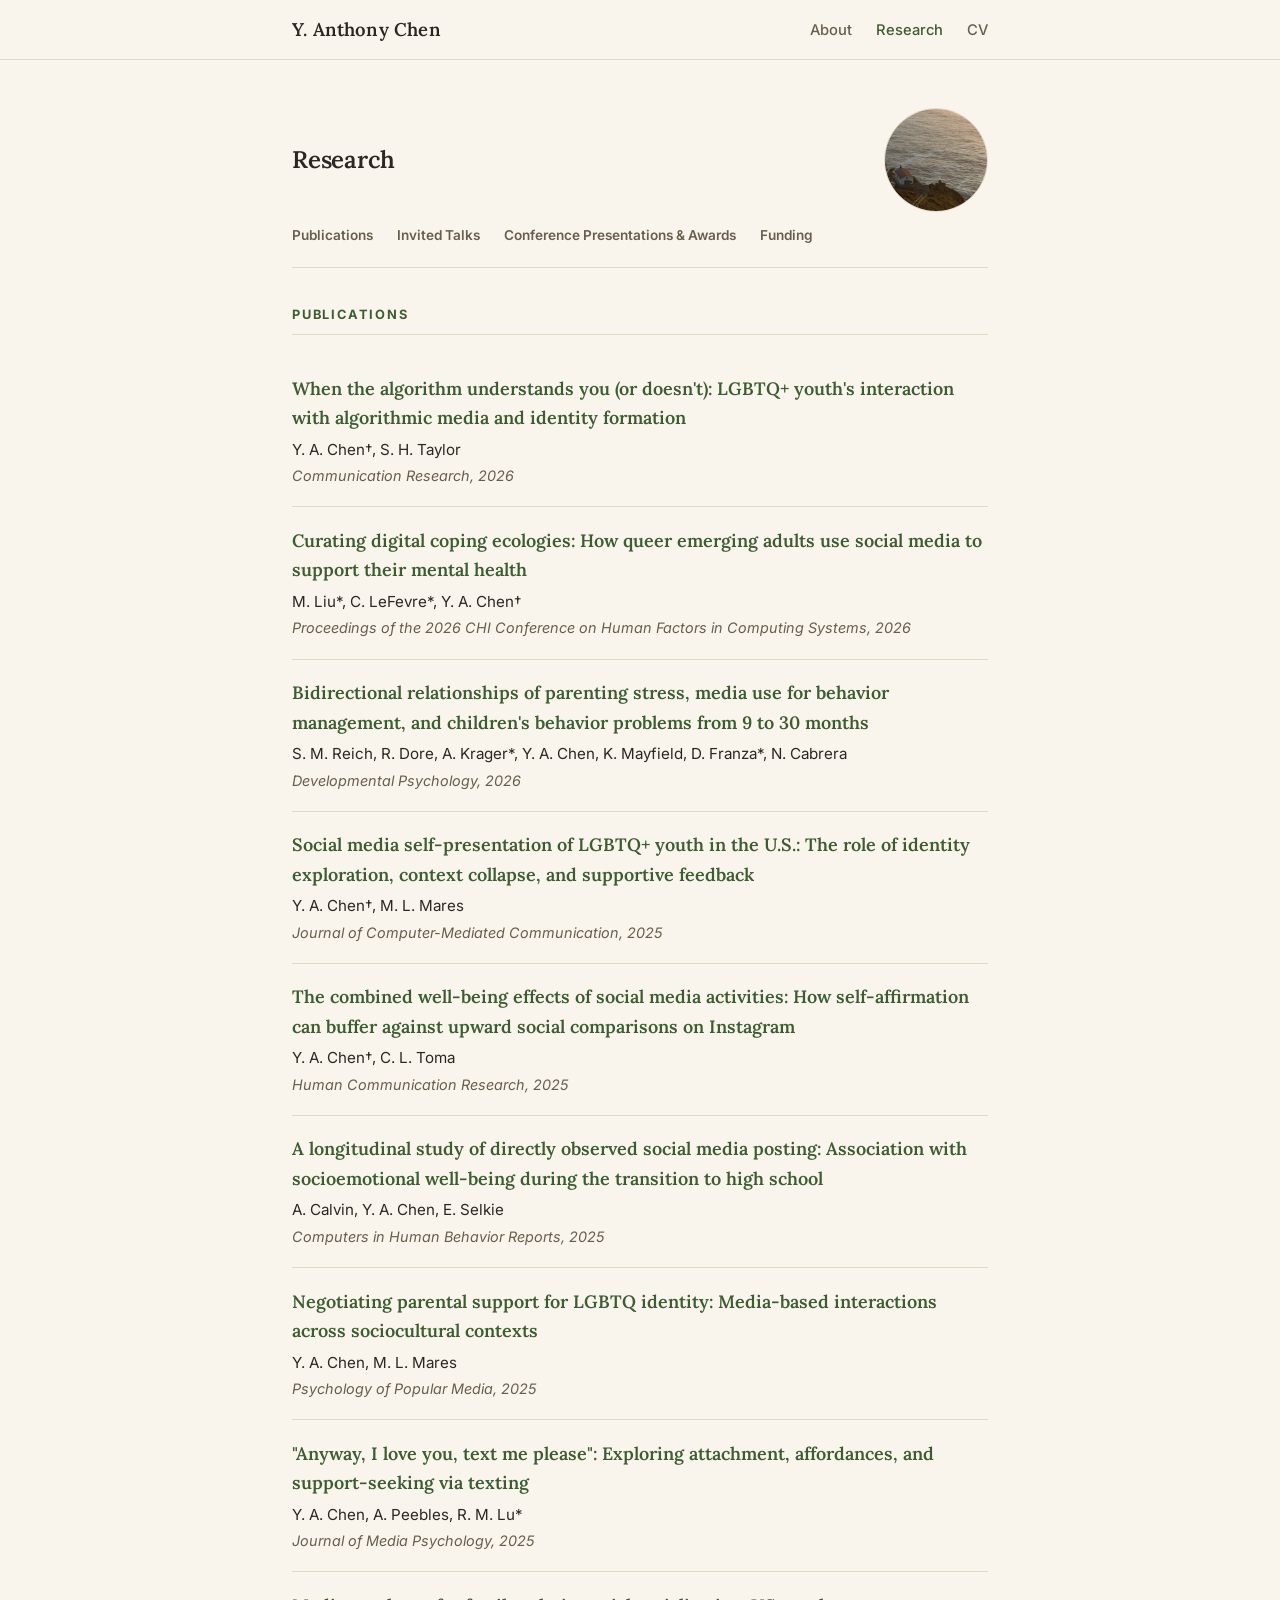
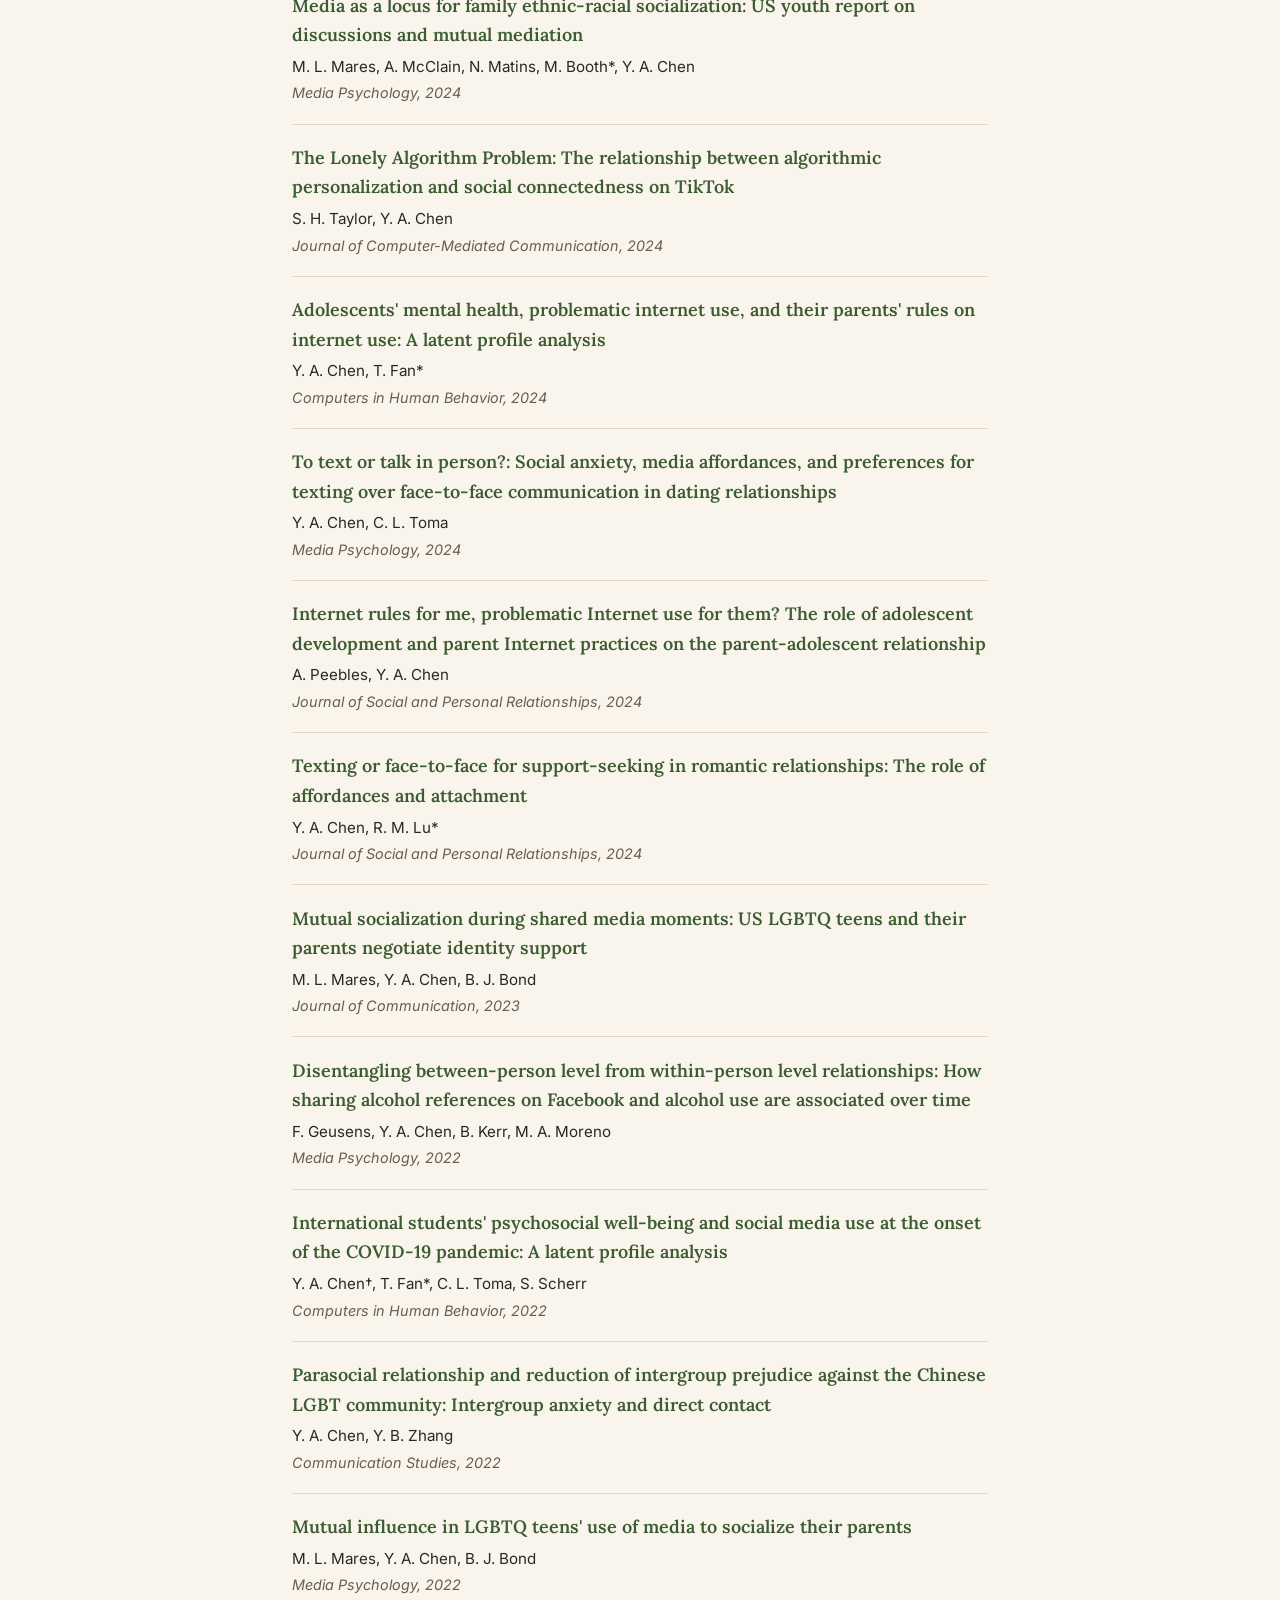
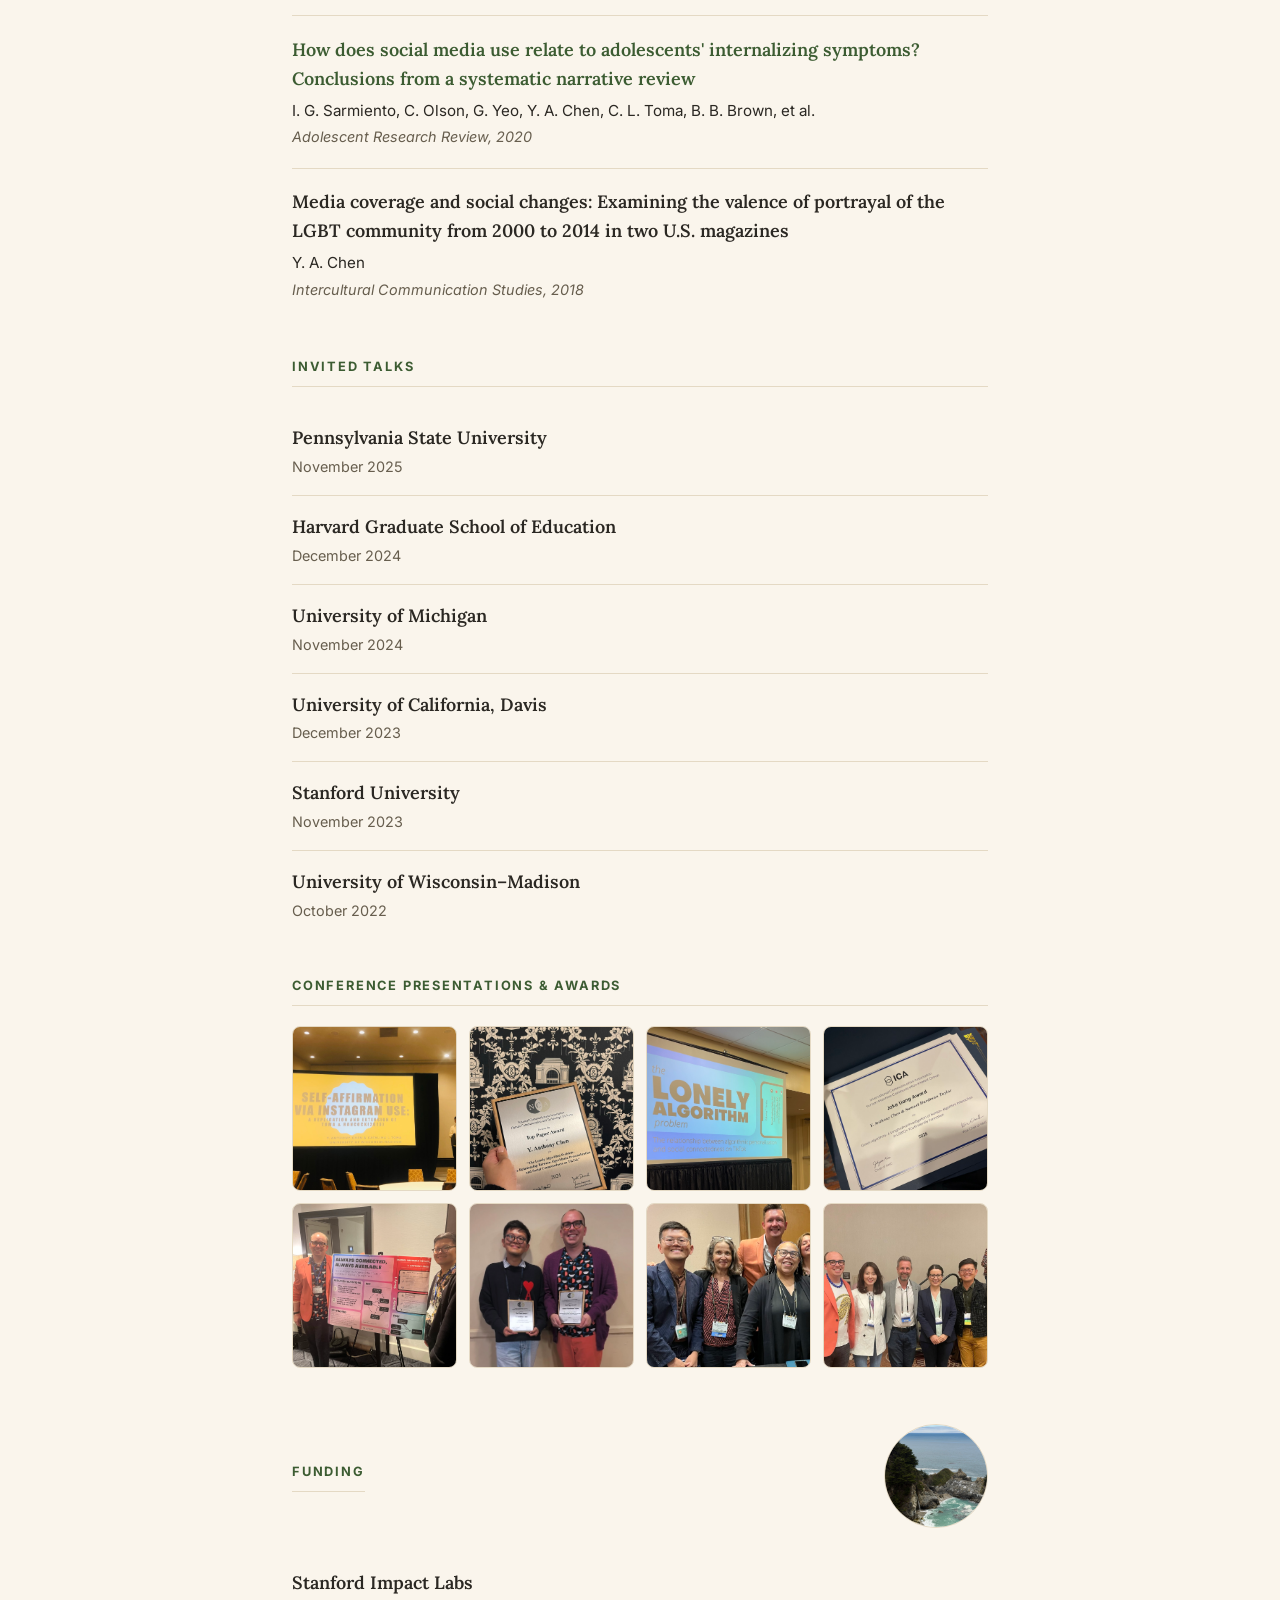
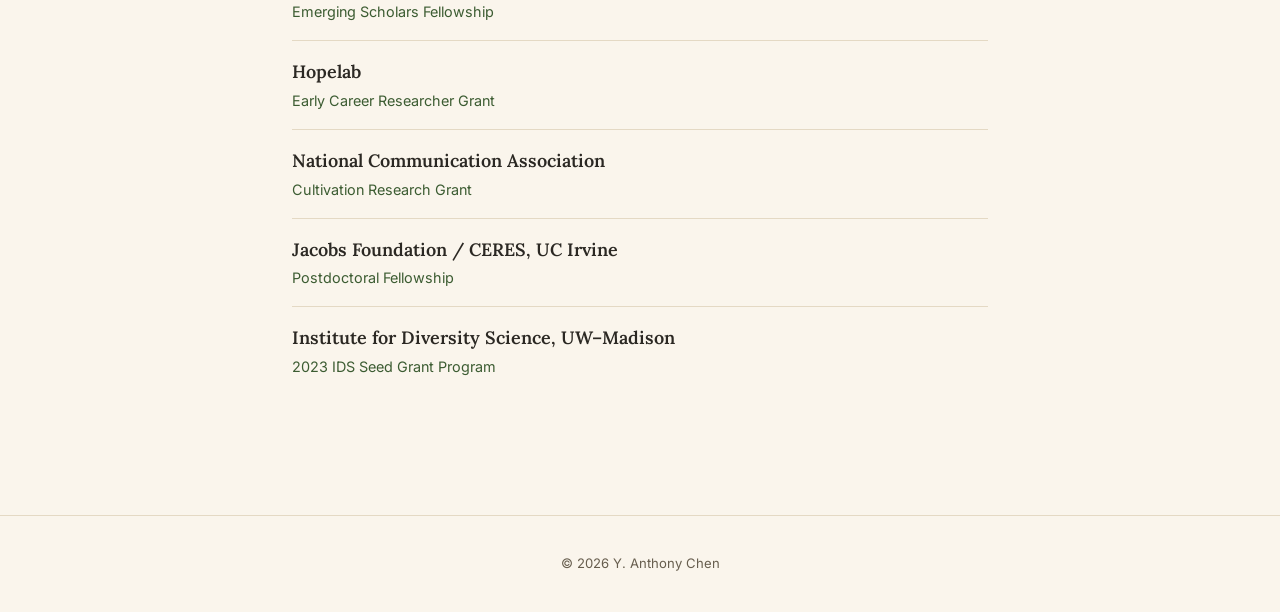
==== research.html @ 171b13ef "Redesign site with real content: beige/sage theme, two-page layout, full CV data Replace the placeho" ====
<!DOCTYPE html>
<html lang="en">
<head>
  <meta charset="UTF-8" />
  <meta name="viewport" content="width=device-width, initial-scale=1.0" />
  <!-- The page title is also set from data/profile.json at load time -->
  <title>Research</title>
  <meta name="description" content="Research: publications, talks, presentations, and funding" />
  <link rel="preconnect" href="https://fonts.googleapis.com" />
  <link rel="preconnect" href="https://fonts.gstatic.com" crossorigin />
  <link
    href="https://fonts.googleapis.com/css2?family=Inter:wght@400;500;600;700&family=Lora:ital,wght@0,500;0,600;0,700;1,500&display=swap"
    rel="stylesheet"
  />
  <link rel="stylesheet" href="./css/styles.css" />
</head>
<body data-page-title="Research">
  <header class="site-header">
    <nav class="site-nav" aria-label="Main navigation">
      <a class="nav-name" href="./index.html" id="nav-name"></a>
      <button class="nav-toggle" aria-label="Toggle navigation" aria-expanded="false">&#9776;</button>
      <ul class="nav-links">
        <li><a href="./index.html">About</a></li>
        <li><a href="./research.html" aria-current="page">Research</a></li>
        <li id="nav-cv-item" hidden><a id="nav-cv" href="#" target="_blank" rel="noopener">CV</a></li>
      </ul>
    </nav>
  </header>

  <main id="top">
    <!-- Every section below is rendered from a data/*.json file by its js/*.js module.
         Do not hardcode content here: edit the JSON files instead.
         A section with no data (missing/empty JSON) hides itself automatically. -->

    <section id="research" class="section">
      <div class="section-heading-row">
        <h2 class="section-headline">Research</h2>
        <div id="research-accent-photo" class="accent-photo-circle" hidden></div>
      </div>

      <nav class="page-subnav" aria-label="Research page sections">
        <a href="#publications">Publications</a>
        <a href="#talks">Invited Talks</a>
        <a href="#presentations">Conference Presentations &amp; Awards</a>
        <a href="#funding">Funding</a>
      </nav>

      <section id="publications" class="subsection" hidden>
        <h3>Publications</h3>
        <div id="publications-container"></div>
      </section>

      <section id="talks" class="subsection" hidden>
        <h3>Invited Talks</h3>
        <div id="talks-container"></div>
      </section>

      <section id="presentations" class="subsection" hidden>
        <h3>Conference Presentations &amp; Awards</h3>
        <div id="presentations-container" class="presentations-collage"></div>
      </section>
    </section>

    <section id="funding" class="section" hidden>
      <div class="section-heading-row">
        <h2>Funding</h2>
        <div id="funding-accent-photo" class="accent-photo-circle" hidden></div>
      </div>
      <div id="funding-container"></div>
    </section>

    <section id="news" class="section" hidden>
      <h2>News</h2>
      <div id="news-container"></div>
    </section>

    <section id="projects" class="section" hidden>
      <h2>Ongoing Projects</h2>
      <div id="projects-container"></div>
    </section>

    <section id="software" class="section" hidden>
      <h2>Software</h2>
      <div id="software-container"></div>
    </section>

    <section id="teaching" class="section" hidden>
      <h2>Teaching</h2>
      <div id="teaching-container"></div>
    </section>
  </main>

  <footer class="site-footer">
    <p id="footer-text"></p>
  </footer>

  <script src="./js/utils.js"></script>
  <script src="./js/site.js"></script>
  <script src="./js/scenery.js"></script>
  <script src="./js/news.js"></script>
  <script src="./js/publications.js"></script>
  <script src="./js/ongoing_projects.js"></script>
  <script src="./js/talks.js"></script>
  <script src="./js/presentations.js"></script>
  <script src="./js/funding.js"></script>
  <script src="./js/software.js"></script>
  <script src="./js/teaching.js"></script>
</body>
</html>
---- css/styles.css ----
/* ==========================================================================
   Warm, airy academic theme: cream/beige background, sage accent,
   all-sans typography. Inspired by minimal academic portfolio sites —
   generous whitespace, quiet dividers instead of heavy boxes.
   ========================================================================== */

:root {
  --color-text: #2b2823;
  --color-text-muted: #675e4e;
  --color-accent: #4f7942;
  --color-accent-dark: #3c5c32;
  --color-bg: #faf5ec;
  --color-bg-alt: #f1e8d8;
  --color-card: #fffcf6;
  --color-border: #e4d9c4;
  --max-width: 46rem;
  --font-body: "Inter", -apple-system, BlinkMacSystemFont, "Segoe UI", Roboto,
    "Helvetica Neue", Arial, sans-serif;
  --font-heading: "Lora", Georgia, "Times New Roman", serif;
}

@media (prefers-color-scheme: dark) {
  :root {
    --color-text: #ede6d8;
    --color-text-muted: #c2b89f;
    --color-accent: #8fc17e;
    --color-accent-dark: #a9d69a;
    --color-bg: #211f1a;
    --color-bg-alt: #2b2822;
    --color-card: #2b2822;
    --color-border: #3d392f;
  }
}

* {
  box-sizing: border-box;
}

html {
  scroll-behavior: smooth;
}

body {
  margin: 0;
  overflow-x: hidden;
  font-family: var(--font-body);
  font-size: 1rem;
  line-height: 1.65;
  color: var(--color-text);
  background: var(--color-bg);
  -webkit-font-smoothing: antialiased;
}

a {
  color: var(--color-accent-dark);
  text-decoration: none;
}

a:hover {
  text-decoration: underline;
  text-decoration-color: var(--color-accent);
}

h2 {
  font-size: 0.8rem;
  font-weight: 700;
  text-transform: uppercase;
  letter-spacing: 0.14em;
  color: var(--color-accent-dark);
  border-bottom: 1px solid var(--color-border);
  padding-bottom: 0.6rem;
  margin: 0 0 1.5rem;
}

h2.section-headline {
  font-family: var(--font-heading);
  font-size: 1.5rem;
  font-weight: 600;
  text-transform: none;
  letter-spacing: -0.01em;
  color: var(--color-text);
  border-bottom: none;
  padding-bottom: 0;
  margin: 0 0 1.75rem;
}

.subsection {
  margin-bottom: 2.25rem;
  scroll-margin-top: 4.5rem;
}

.subsection:last-child {
  margin-bottom: 0;
}

.subsection h3 {
  font-size: 0.8rem;
  font-weight: 700;
  text-transform: uppercase;
  letter-spacing: 0.14em;
  color: var(--color-accent-dark);
  border-bottom: 1px solid var(--color-border);
  padding-bottom: 0.6rem;
  margin: 0 0 1.25rem;
}

img {
  max-width: 100%;
}

/* --- Header / nav ------------------------------------------------------- */

.site-header {
  position: sticky;
  top: 0;
  background: var(--color-bg);
  border-bottom: 1px solid var(--color-border);
  z-index: 10;
}

.site-nav {
  max-width: var(--max-width);
  margin: 0 auto;
  padding: 0.9rem 1.25rem;
  display: flex;
  align-items: center;
  flex-wrap: wrap;
  gap: 0.5rem 1rem;
}

.nav-name {
  font-family: var(--font-heading);
  font-weight: 600;
  font-size: 1.15rem;
  letter-spacing: 0.01em;
  color: var(--color-text);
  margin-right: auto;
}

.nav-name:hover {
  text-decoration: none;
  color: var(--color-accent-dark);
}

.nav-toggle {
  display: none;
  background: none;
  border: 1px solid var(--color-border);
  border-radius: 4px;
  color: var(--color-text);
  font-size: 1.1rem;
  padding: 0.15rem 0.5rem;
  cursor: pointer;
}

.nav-links {
  list-style: none;
  display: flex;
  align-items: center;
  flex-wrap: wrap;
  gap: 0.25rem 1.5rem;
  margin: 0;
  padding: 0;
}

.nav-links a {
  color: var(--color-text-muted);
  font-size: 0.92rem;
  font-weight: 500;
}

.nav-links a:hover {
  color: var(--color-accent-dark);
  text-decoration: none;
}

.nav-links a[aria-current="page"] {
  color: var(--color-accent-dark);
}

@media (max-width: 700px) {
  .nav-toggle {
    display: block;
  }

  .nav-links {
    display: none;
    flex-basis: 100%;
    flex-direction: column;
    align-items: flex-start;
    gap: 0.5rem;
    padding: 0.5rem 0;
  }

  .site-nav.nav-open .nav-links {
    display: flex;
  }
}

/* --- Layout ------------------------------------------------------------- */

main {
  max-width: var(--max-width);
  margin: 0 auto;
  padding: 3rem 1.25rem 4rem;
}

.main-about {
  min-height: calc(100vh - 8rem);
  display: flex;
  flex-direction: column;
  align-items: center;
  padding-top: 4rem;
  padding-bottom: 0;
}

.main-about #about {
  margin-bottom: 0;
  width: 100%;
}

.section {
  margin-bottom: 3.5rem;
  scroll-margin-top: 4.5rem;
}

/* --- Profile ------------------------------------------------------------ */

.profile {
  display: flex;
  gap: 2rem;
  align-items: flex-start;
  flex-wrap: wrap;
}

.profile-photo {
  width: 168px;
  height: 168px;
  object-fit: cover;
  border-radius: 50%;
  flex-shrink: 0;
  border: 1px solid var(--color-border);
}

.profile-body {
  flex: 1;
  min-width: 15rem;
}

.profile-body h1 {
  font-family: var(--font-heading);
  margin: 0 0 0.35rem;
  font-size: 2.2rem;
  font-weight: 600;
  letter-spacing: -0.01em;
}

.profile-role {
  color: var(--color-accent-dark);
  font-weight: 700;
  font-size: 0.95rem;
  text-transform: uppercase;
  letter-spacing: 0.06em;
  margin: 0 0 1.1rem;
}

.profile-bio {
  color: var(--color-text);
}

.profile-links {
  list-style: none;
  display: flex;
  flex-wrap: wrap;
  gap: 0.4rem 1.25rem;
  margin: 1rem 0 0;
  padding: 0;
}

.profile-links a {
  color: var(--color-accent-dark);
  font-weight: 500;
}

/* --- About page: divider + Latest Publications ---------------------------- */

.about-subsection {
  margin-top: 3rem;
}

.scenery-divider {
  margin: 3rem 0;
  border-radius: 10px;
  overflow: hidden;
  border: 1px solid var(--color-border);
}

.scenery-divider-img {
  display: block;
  width: 100%;
  height: 220px;
  object-fit: cover;
}

@media (max-width: 500px) {
  .scenery-divider-img {
    height: 150px;
  }
}

/* --- Research page: small circular accent photos beside headings ---------- */
/* Sits next to the heading only (never beside body text), so list/card
   alignment below is never affected. */

.section-heading-row {
  display: flex;
  align-items: center;
  justify-content: space-between;
  gap: 1rem;
}

.section-heading-row h2 {
  margin-bottom: 0;
}

.section-heading-row {
  margin-bottom: 1.5rem;
}

.accent-photo-circle img {
  display: block;
  width: 6.5rem;
  height: 6.5rem;
  object-fit: cover;
  border-radius: 50%;
  border: 1px solid var(--color-border);
}

/* --- Research page: in-page sub-nav ---------------------------------------- */

.page-subnav {
  display: flex;
  flex-wrap: wrap;
  gap: 0.5rem 1.5rem;
  margin: -0.75rem 0 2.25rem;
  padding-bottom: 1.25rem;
  border-bottom: 1px solid var(--color-border);
}

.page-subnav a {
  font-size: 0.85rem;
  font-weight: 600;
  color: var(--color-text-muted);
}

.page-subnav a:hover {
  color: var(--color-accent-dark);
  text-decoration: none;
}

/* --- Conference presentations & awards: photo grid -------------------------- */
/* Uniform grid, square cells via aspect-ratio + object-fit: cover — every row
   and column edge lines up, regardless of each photo's original dimensions. */

.presentations-collage {
  display: grid;
  grid-template-columns: repeat(2, 1fr);
  gap: 0.75rem;
}

.presentations-collage img {
  display: block;
  width: 100%;
  aspect-ratio: 1 / 1;
  object-fit: cover;
  object-position: top;
  border-radius: 8px;
  border: 1px solid var(--color-border);
}

@media (min-width: 480px) {
  .presentations-collage {
    grid-template-columns: repeat(3, 1fr);
  }
}

@media (min-width: 700px) {
  .presentations-collage {
    grid-template-columns: repeat(4, 1fr);
  }
}

/* --- News ---------------------------------------------------------------- */

.news-year h3 {
  margin: 1.25rem 0 0.6rem;
  font-size: 0.85rem;
  font-weight: 700;
  text-transform: uppercase;
  letter-spacing: 0.08em;
  color: var(--color-text-muted);
}

.news-year:first-child h3 {
  margin-top: 0;
}

.news-list {
  list-style: none;
  margin: 0;
  padding: 0;
}

.news-list li {
  margin-bottom: 0.7rem;
  padding-left: 0.25rem;
}

.news-type {
  display: inline-block;
  font-size: 0.75rem;
  font-weight: 600;
  text-transform: uppercase;
  letter-spacing: 0.03em;
  color: var(--color-accent-dark);
  margin-right: 0.4rem;
}

/* --- Papers (publications + working papers) ------------------------------ */

.paper {
  display: flex;
  gap: 1.25rem;
  align-items: flex-start;
  padding: 1.15rem 0;
  border-bottom: 1px solid var(--color-border);
}

.paper:last-child {
  border-bottom: none;
}

.paper-thumb {
  width: 96px;
  height: 96px;
  object-fit: cover;
  border-radius: 8px;
  flex-shrink: 0;
  border: 1px solid var(--color-border);
}

.paper-body {
  flex: 1;
  min-width: 0;
}

@media (max-width: 500px) {
  .paper {
    flex-direction: column;
  }

  .paper-thumb {
    width: 100%;
    height: auto;
    max-height: 180px;
  }
}

.paper-title {
  font-family: var(--font-heading);
  font-weight: 600;
  font-size: 1.12rem;
  margin: 0 0 0.25rem;
}

.paper-authors {
  margin: 0 0 0.15rem;
  font-size: 0.95rem;
  color: var(--color-text);
}

.paper-venue {
  margin: 0;
  font-size: 0.9rem;
  font-style: italic;
  color: var(--color-text-muted);
}

.paper-links {
  margin: 0.5rem 0 0;
  font-size: 0.88rem;
  display: flex;
  gap: 1rem;
  flex-wrap: wrap;
}

.paper-links a {
  color: var(--color-accent-dark);
  font-weight: 500;
  text-transform: uppercase;
  letter-spacing: 0.04em;
  font-size: 0.78rem;
}

/* --- Generic item lists (talks, software, projects, teaching) ------------ */

.item {
  padding: 1rem 0;
  border-bottom: 1px solid var(--color-border);
}

.item:last-child {
  border-bottom: none;
}

.item-title {
  font-family: var(--font-heading);
  font-weight: 600;
  font-size: 1.12rem;
  margin: 0;
}

.item-meta {
  margin: 0.15rem 0 0;
  font-size: 0.9rem;
  color: var(--color-text-muted);
}

.item-description {
  margin: 0.35rem 0 0;
  font-size: 0.95rem;
}

/* --- Footer --------------------------------------------------------------- */

.site-footer {
  border-top: 1px solid var(--color-border);
  padding: 1.5rem 1rem;
  text-align: center;
  font-size: 0.82rem;
  color: var(--color-text-muted);
}
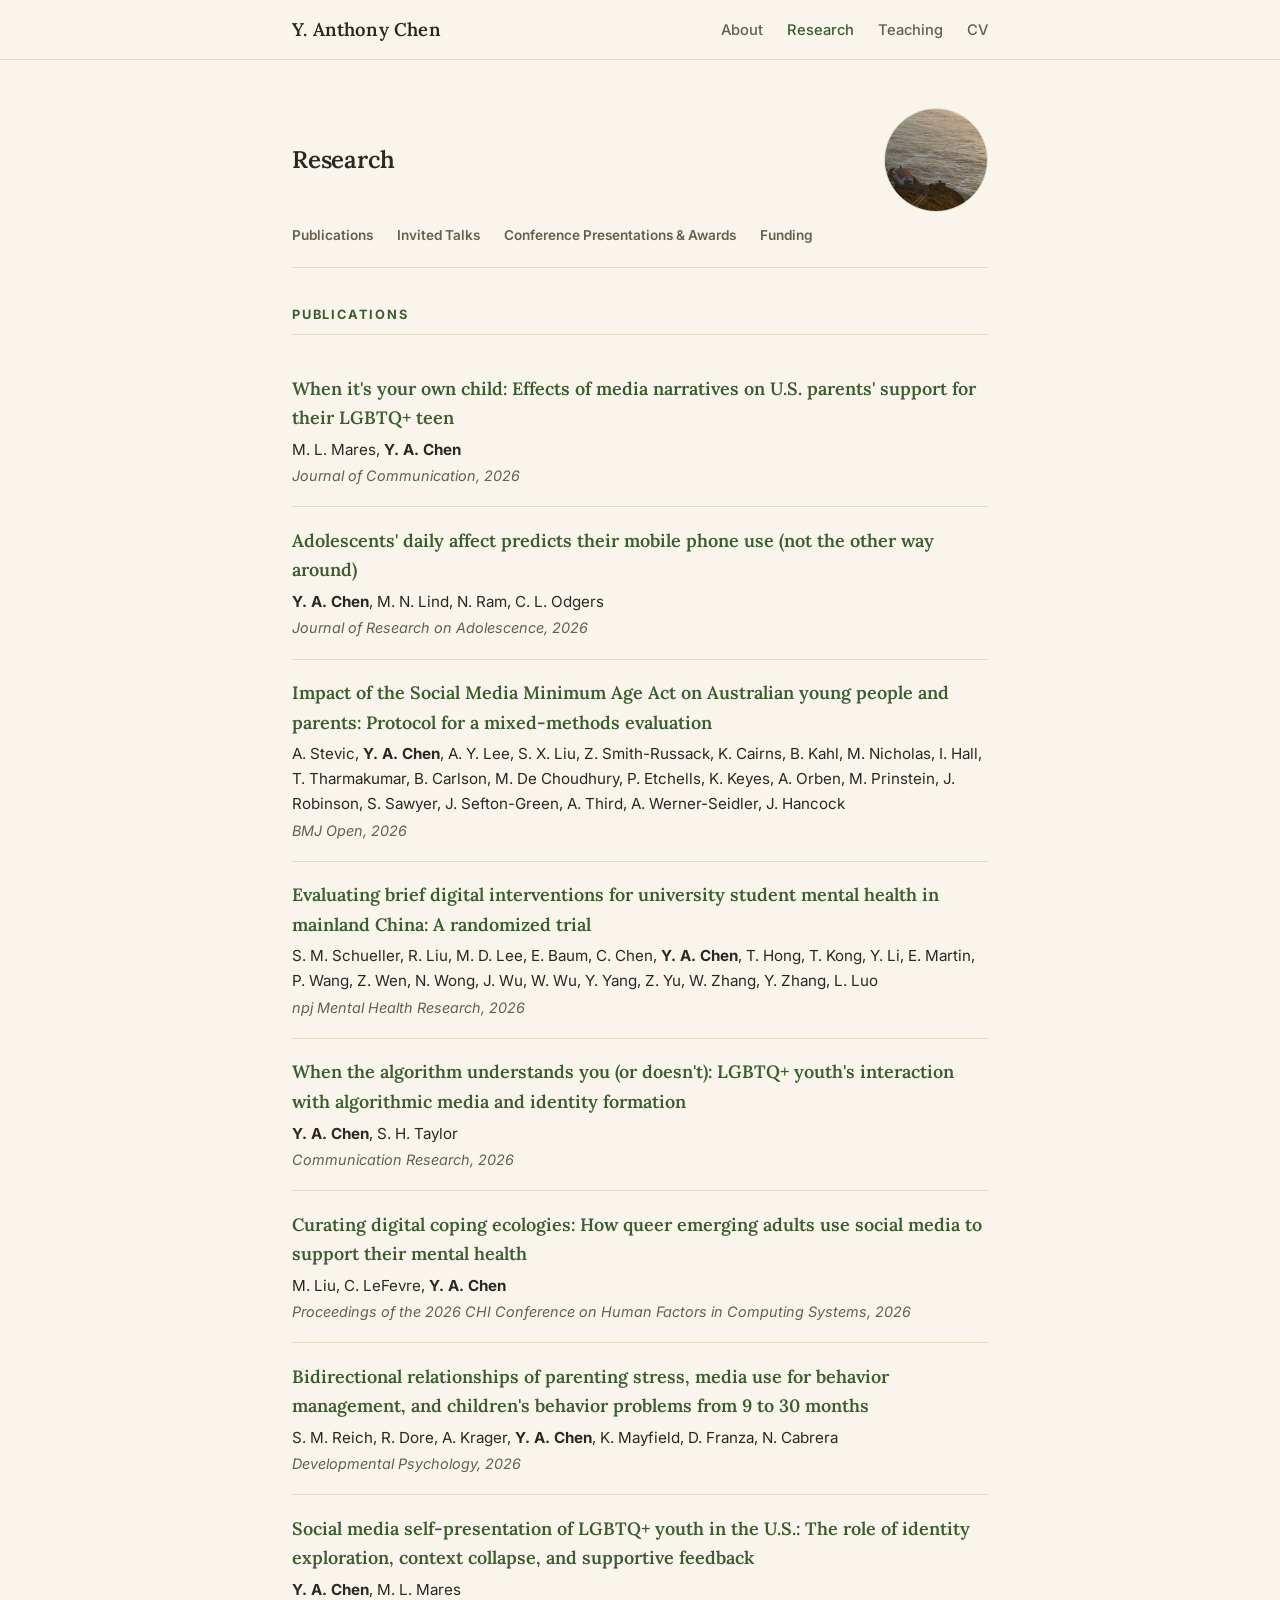
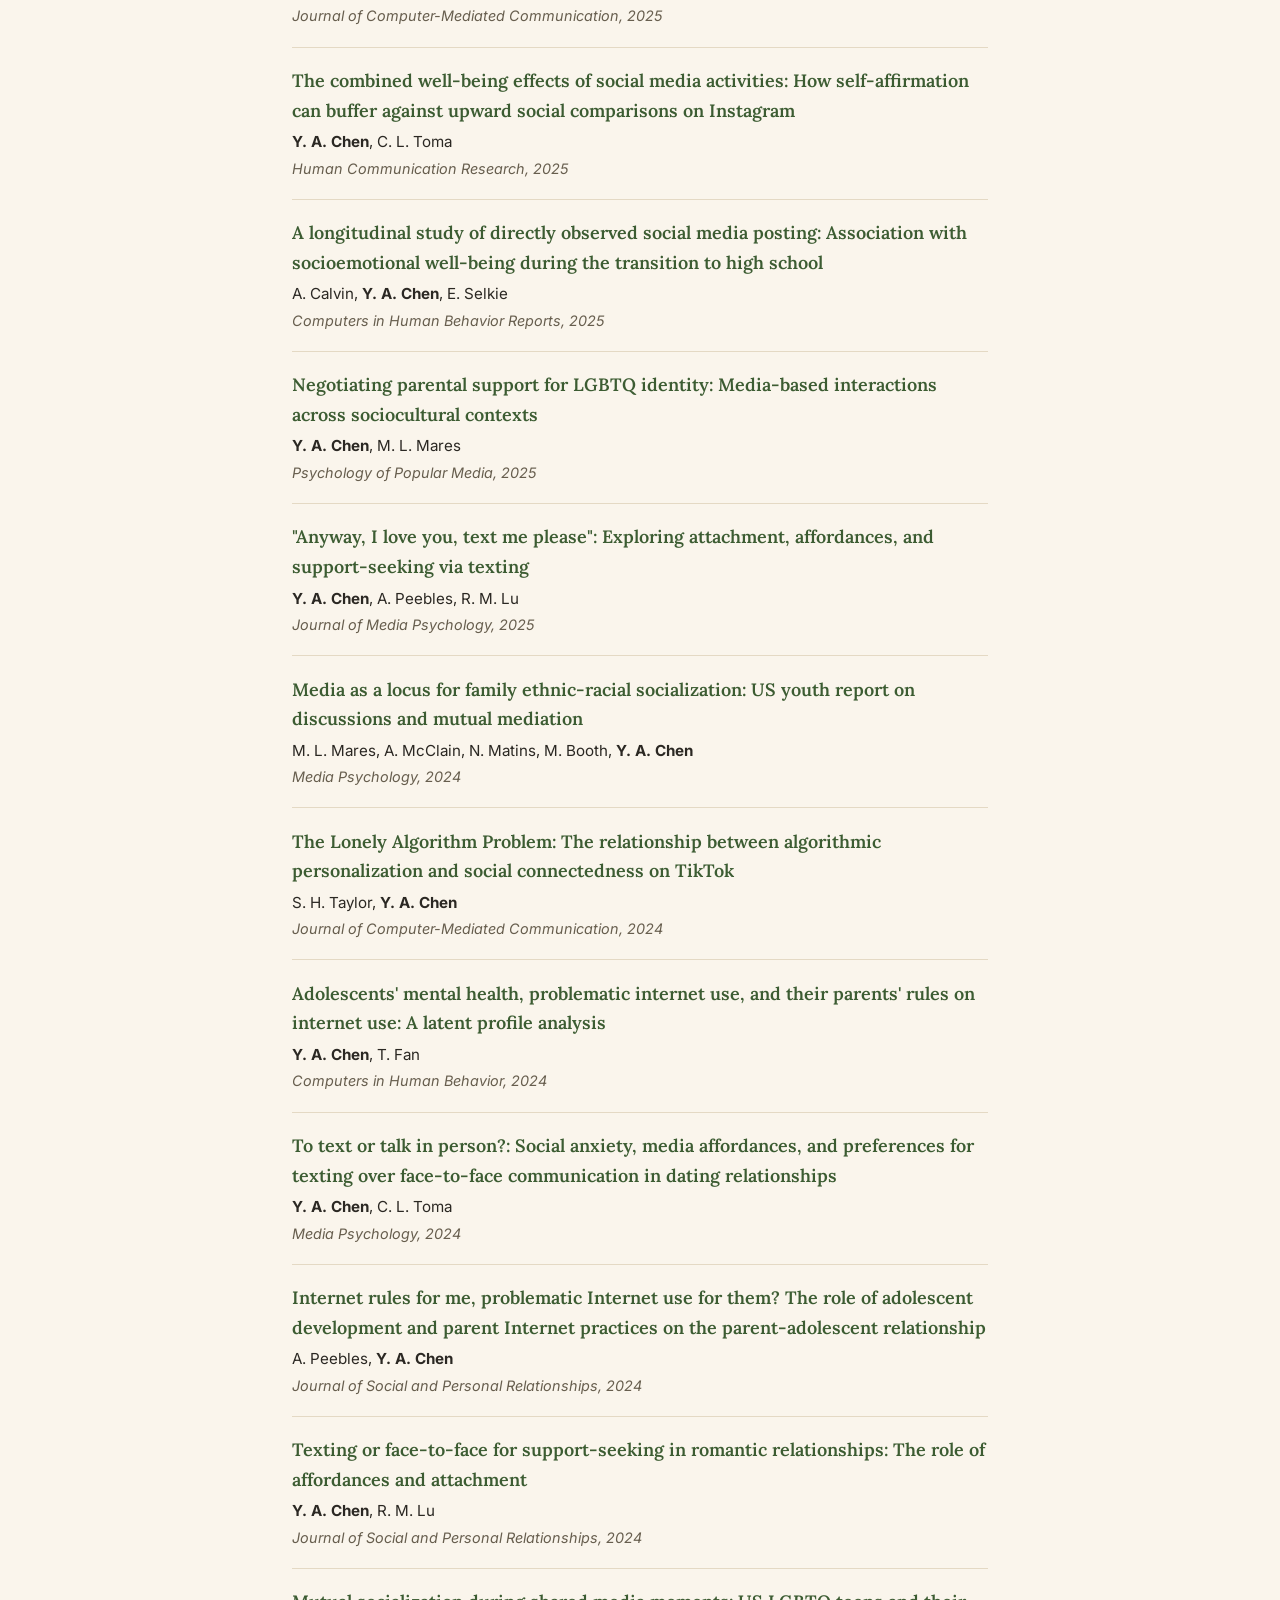
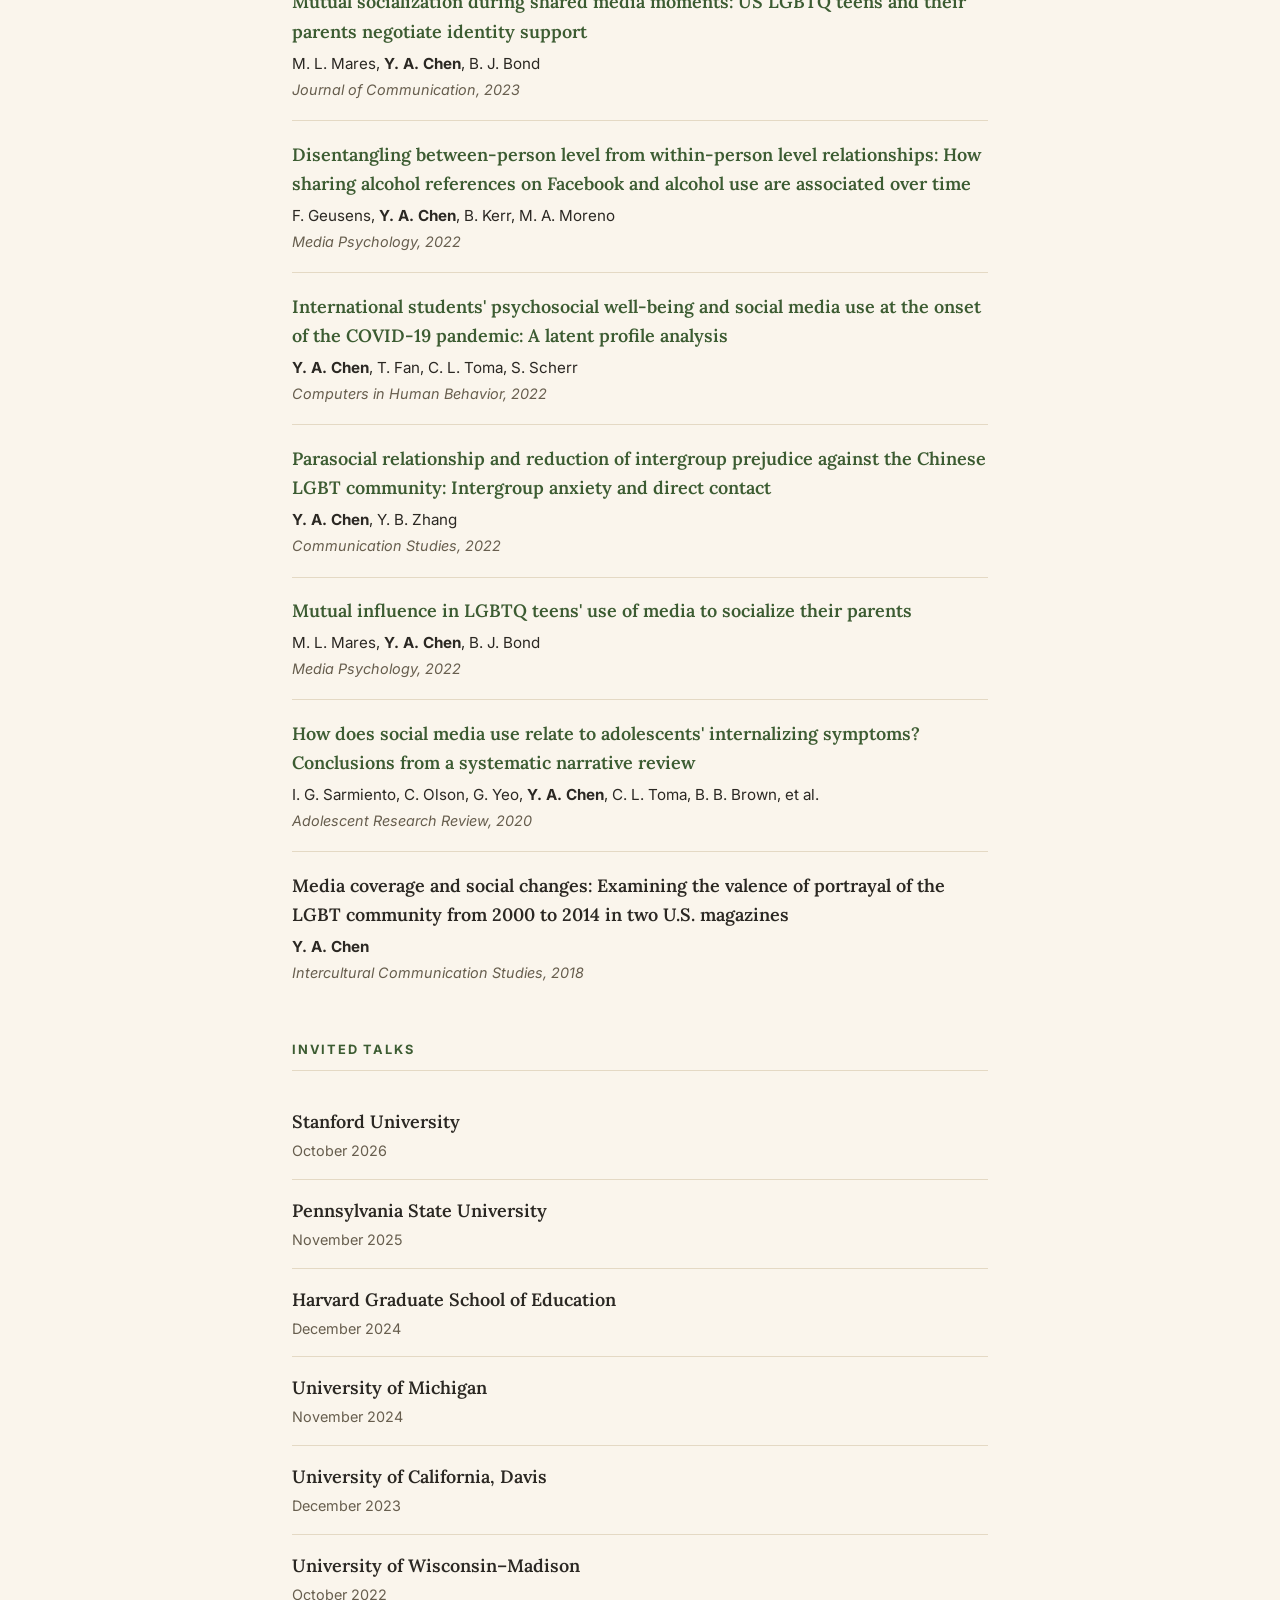
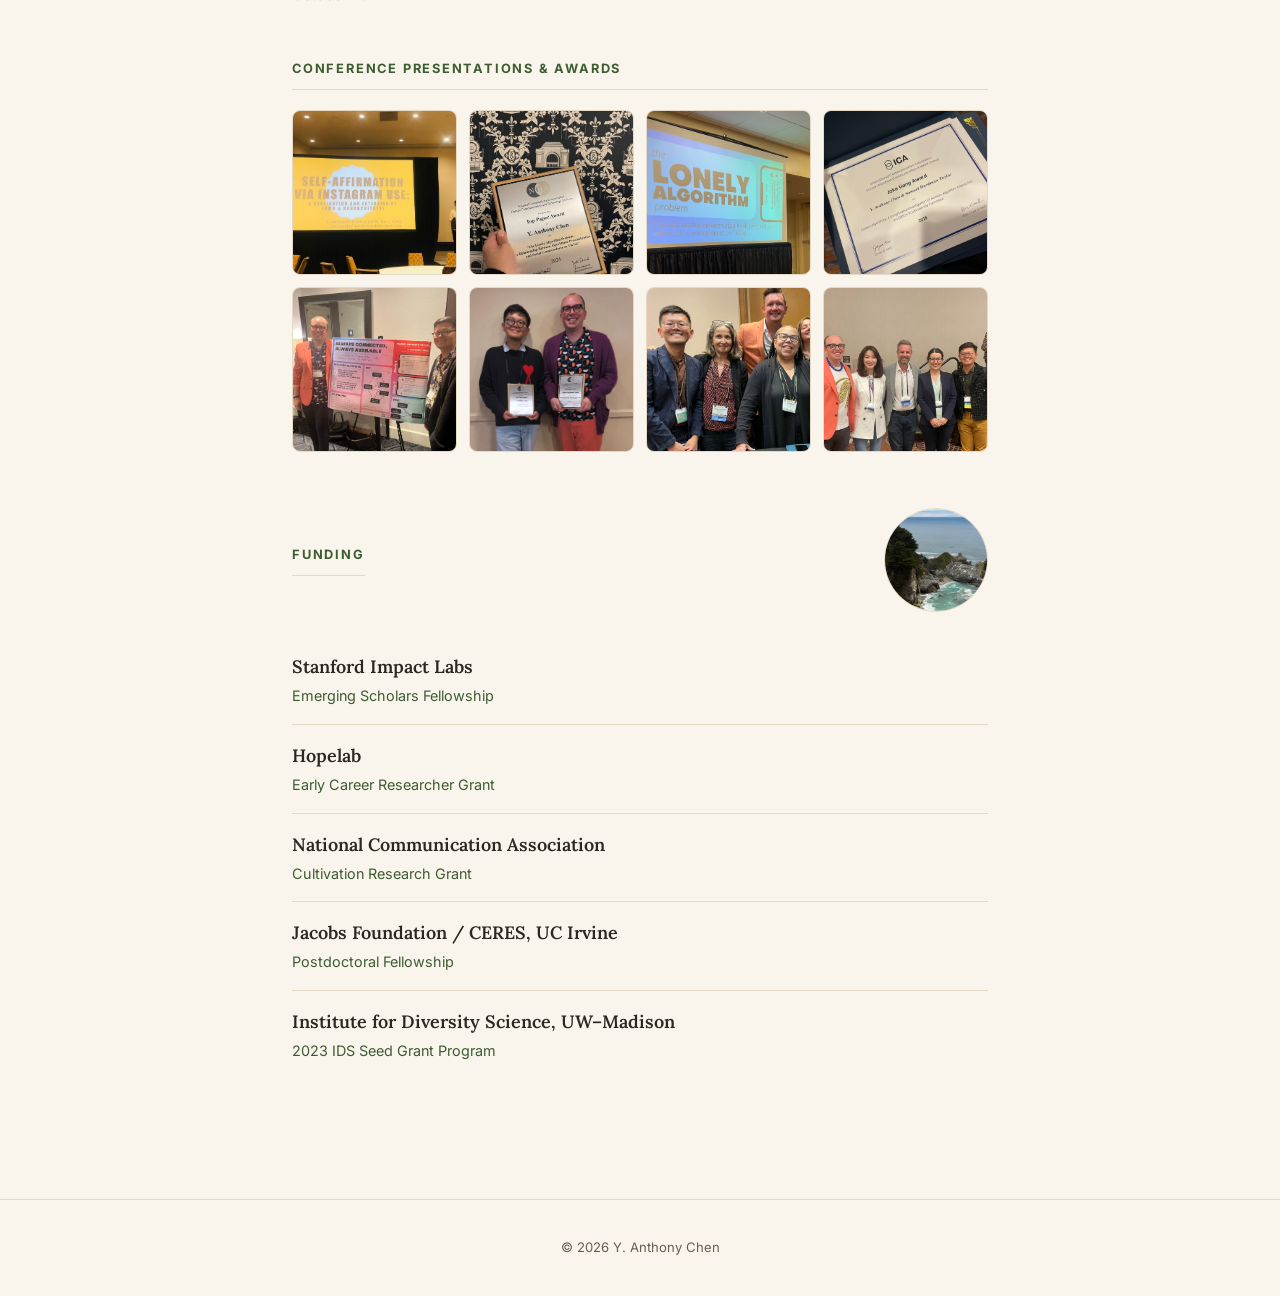
==== commit d2d4a3c5: "Add Teaching page with course icon cards and guest lectures Co-Authored-By: Claude Opus 5.5 <noreply" ====
--- a/research.html
+++ b/research.html
@@ -22,6 +22,7 @@
       <ul class="nav-links">
         <li><a href="./index.html">About</a></li>
         <li><a href="./research.html" aria-current="page">Research</a></li>
+        <li><a href="./teaching.html">Teaching</a></li>
         <li id="nav-cv-item" hidden><a id="nav-cv" href="#" target="_blank" rel="noopener">CV</a></li>
       </ul>
     </nav>
@@ -83,11 +84,6 @@
       <h2>Software</h2>
       <div id="software-container"></div>
     </section>
-
-    <section id="teaching" class="section" hidden>
-      <h2>Teaching</h2>
-      <div id="teaching-container"></div>
-    </section>
   </main>
 
   <footer class="site-footer">
@@ -104,6 +100,5 @@
   <script src="./js/presentations.js"></script>
   <script src="./js/funding.js"></script>
   <script src="./js/software.js"></script>
-  <script src="./js/teaching.js"></script>
 </body>
 </html>
--- a/css/styles.css
+++ b/css/styles.css
@@ -13,6 +13,8 @@
   --color-bg-alt: #f1e8d8;
   --color-card: #fffcf6;
   --color-border: #e4d9c4;
+  --color-note-bg: #e8efdf;
+  --color-note-border: #b9cfa9;
   --max-width: 46rem;
   --font-body: "Inter", -apple-system, BlinkMacSystemFont, "Segoe UI", Roboto,
     "Helvetica Neue", Arial, sans-serif;
@@ -29,6 +31,8 @@
     --color-bg-alt: #2b2822;
     --color-card: #2b2822;
     --color-border: #3d392f;
+    --color-note-bg: #2a3325;
+    --color-note-border: #45573b;
   }
 }
 
@@ -272,6 +276,7 @@
   list-style: none;
   display: flex;
   flex-wrap: wrap;
+  align-items: center;
   gap: 0.4rem 1.25rem;
   margin: 1rem 0 0;
   padding: 0;
@@ -280,6 +285,48 @@
 .profile-links a {
   color: var(--color-accent-dark);
   font-weight: 500;
+}
+
+.profile-icon-link {
+  display: inline-flex;
+  transition: color 0.15s ease, transform 0.15s ease;
+}
+
+.profile-icon-link:hover,
+.profile-icon-link:focus-visible {
+  color: var(--color-accent);
+  transform: translateY(-1px);
+}
+
+.profile-icon-link svg {
+  width: 1.5rem;
+  height: 1.5rem;
+}
+
+.profile-note {
+  display: flex;
+  align-items: flex-start;
+  gap: 0.65rem;
+  margin: 1.25rem 0 0;
+  padding: 0.8rem 1rem;
+  background: var(--color-note-bg);
+  border: 1px solid var(--color-note-border);
+  border-left: 4px solid var(--color-accent);
+  border-radius: 8px;
+  font-size: 0.95rem;
+  line-height: 1.5;
+}
+
+.profile-note svg {
+  flex-shrink: 0;
+  width: 1.2rem;
+  height: 1.2rem;
+  margin-top: 0.1rem;
+  color: var(--color-accent-dark);
+}
+
+.profile-note strong {
+  color: var(--color-accent-dark);
 }
 
 /* --- About page: divider + Latest Publications ---------------------------- */
@@ -479,6 +526,10 @@
   color: var(--color-text);
 }
 
+.paper-self {
+  font-weight: 700;
+}
+
 .paper-venue {
   margin: 0;
   font-size: 0.9rem;
@@ -529,6 +580,114 @@
 .item-description {
   margin: 0.35rem 0 0;
   font-size: 0.95rem;
+}
+
+/* --- Teaching page: course cards ------------------------------------------ */
+
+.course-cards {
+  display: grid;
+  grid-template-columns: 1fr;
+  gap: 1rem;
+}
+
+/* Icon in a left column; title, institution and roles stack beside it. */
+.course-card {
+  display: grid;
+  grid-template-columns: auto 1fr;
+  column-gap: 1.25rem;
+  align-items: start;
+  background: var(--color-card);
+  border: 1px solid var(--color-border);
+  border-radius: 10px;
+  padding: 1.25rem 1.4rem 1.1rem;
+}
+
+.course-card > :not(.course-icon) {
+  grid-column: 2;
+}
+
+.course-card > .course-icon {
+  grid-column: 1;
+  grid-row: 1 / span 4;
+}
+
+.course-icon {
+  width: 4rem;
+  height: 4rem;
+  border-radius: 50%;
+  background: var(--color-note-bg);
+  border: 1px solid var(--color-note-border);
+  color: var(--color-accent-dark);
+  display: flex;
+  align-items: center;
+  justify-content: center;
+}
+
+.course-icon svg {
+  width: 2.5rem;
+  height: 2.5rem;
+}
+
+@media (max-width: 500px) {
+  .course-card {
+    column-gap: 0.9rem;
+    padding: 1.1rem 1rem 1rem;
+  }
+
+  .course-icon {
+    width: 3rem;
+    height: 3rem;
+  }
+
+  .course-icon svg {
+    width: 1.9rem;
+    height: 1.9rem;
+  }
+}
+
+/* Parts of the icons that pick up theme colors */
+.course-icon .icon-fill-bg {
+  fill: var(--color-note-bg);
+}
+
+.course-icon .icon-fill-accent {
+  fill: var(--color-accent);
+}
+
+.course-icon .icon-stroke-accent {
+  stroke: var(--color-accent);
+}
+
+.course-title {
+  font-family: var(--font-heading);
+  font-weight: 600;
+  font-size: 1.12rem;
+  line-height: 1.35;
+  margin: 0;
+}
+
+.course-roles {
+  list-style: none;
+  margin: 0.9rem 0 0;
+  padding: 0.75rem 0 0;
+  border-top: 1px solid var(--color-border);
+  font-size: 0.9rem;
+}
+
+.course-roles li {
+  display: flex;
+  justify-content: space-between;
+  gap: 1rem;
+  padding: 0.15rem 0;
+}
+
+.course-role {
+  font-weight: 600;
+}
+
+.course-term {
+  color: var(--color-text-muted);
+  text-align: right;
 }
 
 /* --- Footer --------------------------------------------------------------- */
